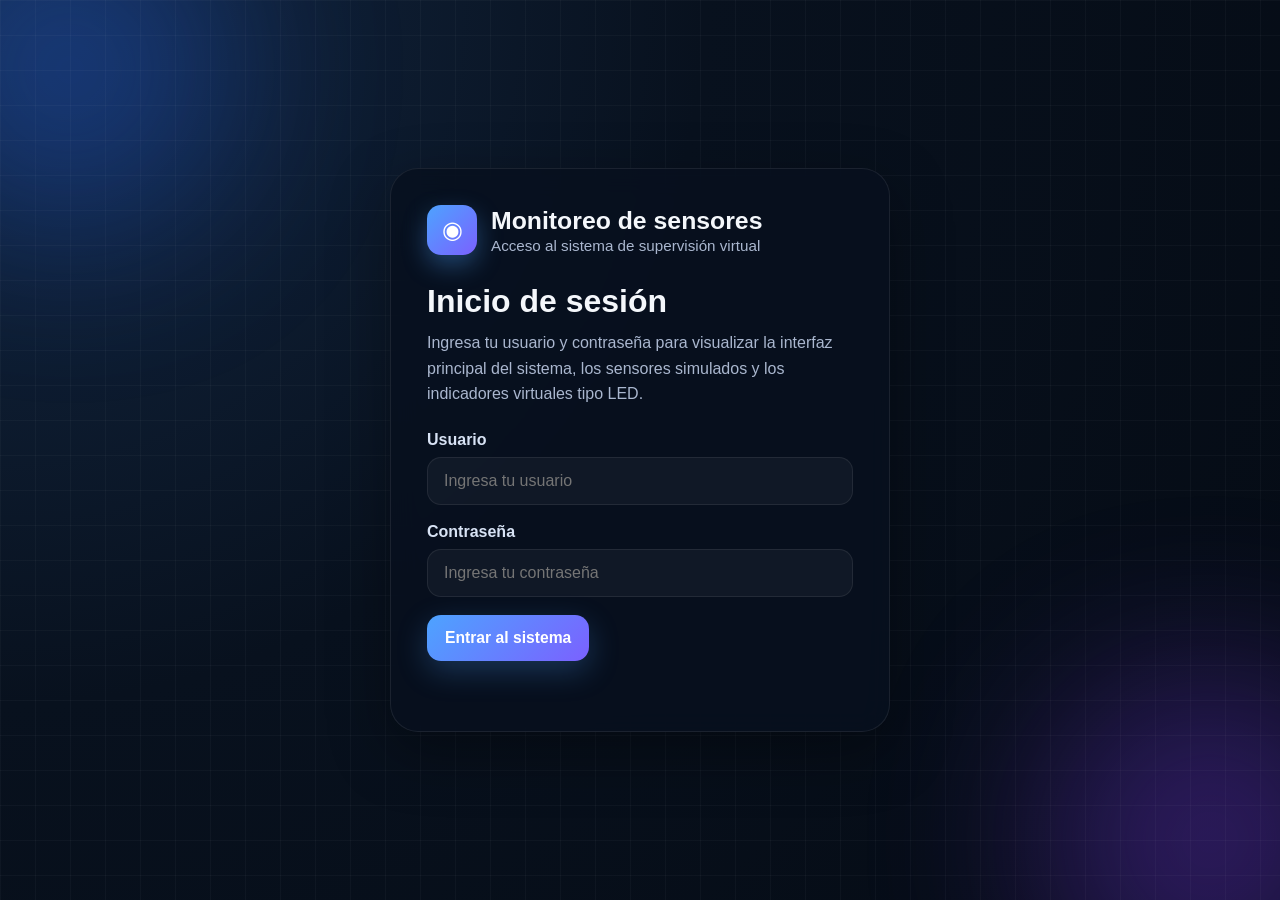
==== monitoreo_sensores/index.html @ 0b949d43 "Add files via upload" ====
<!DOCTYPE html>
<html lang="es">
<head>
  <meta charset="UTF-8">
  <meta name="viewport" content="width=device-width, initial-scale=1.0">
  <title>Monitoreo de sensores</title>
  <link rel="stylesheet" href="style.css">
</head>
<body>

  <!-- Fondo decorativo -->
  <div class="bg-shape shape-1"></div>
  <div class="bg-shape shape-2"></div>
  <div class="bg-grid"></div>

  <!-- =========================
       PANTALLA DE LOGIN
  ========================== -->
  <section id="loginSection" class="screen active">
    <div class="login-card">
      <div class="brand-box">
        <div class="brand-icon">◉</div>
        <div>
          <h1>Monitoreo de sensores</h1>
          <p>Acceso al sistema de supervisión virtual</p>
        </div>
      </div>

      <h2>Inicio de sesión</h2>
      <p class="login-text">
        Ingresa tu usuario y contraseña para visualizar la interfaz principal del sistema,
        los sensores simulados y los indicadores virtuales tipo LED.
      </p>

      <div class="input-group">
        <label for="usuario">Usuario</label>
        <input type="text" id="usuario" placeholder="Ingresa tu usuario">
      </div>

      <div class="input-group">
        <label for="contrasena">Contraseña</label>
        <input type="password" id="contrasena" placeholder="Ingresa tu contraseña">
      </div>

      <button id="btnLogin" class="btn btn-primary">Entrar al sistema</button>
      <p id="mensajeLogin" class="mensaje-login"></p>
    </div>
  </section>

  <!-- =========================
       INTERFAZ PRINCIPAL
  ========================== -->
  <section id="dashboardSection" class="screen">
    <header class="topbar">
      <div class="brand-box">
        <div class="brand-icon">◉</div>
        <div>
          <h1>Monitoreo de sensores</h1>
          <p>Panel principal de monitoreo con sensores simulados y LEDs virtuales</p>
        </div>
      </div>

      <div class="topbar-right">
        <div class="time-box">
          <span>Última actualización</span>
          <strong id="horaActual">--:--:--</strong>
        </div>
        <button id="btnLogout" class="btn btn-outline">Cerrar sesión</button>
      </div>
    </header>

    <main class="dashboard">
      <!-- Panel principal -->
      <section class="panel panel-main">
        <div class="panel-header">
          <h2>Área de monitoreo</h2>
          <span class="status-live">Sistema activo</span>
        </div>

        <div class="cards-grid">

          <!-- SENSOR 1: HUMEDAD -->
          <article class="sensor-card">
            <div class="card-top">
              <h3>Sensor de humedad</h3>
              <span class="badge">Obligatorio</span>
            </div>

            <div class="sensor-value">
              <span id="humedadValor">45</span><small>%</small>
            </div>

            <div class="control-box">
              <label for="humedadRange">Modificar humedad</label>
              <input type="range" id="humedadRange" min="0" max="100" value="45">
            </div>

            <div class="control-box">
              <label for="humedadInput">Valor manual</label>
              <input type="number" id="humedadInput" min="0" max="100" value="45">
            </div>

            <div class="led-info">
              <div class="led led-off" id="ledHumedad"></div>
              <div>
                <p class="led-title">LED de humedad</p>
                <p id="estadoHumedad" class="led-state">Estado: Estable</p>
              </div>
            </div>
          </article>

          <!-- SENSOR 2: TEMPERATURA -->
          <article class="sensor-card">
            <div class="card-top">
              <h3>Sensor de temperatura</h3>
              <span class="badge secondary">Adicional</span>
            </div>

            <div class="sensor-value">
              <span id="temperaturaValor">24</span><small>°C</small>
            </div>

            <div class="control-box">
              <label for="temperaturaRange">Modificar temperatura</label>
              <input type="range" id="temperaturaRange" min="0" max="50" value="24">
            </div>

            <div class="control-box">
              <label for="temperaturaInput">Valor manual</label>
              <input type="number" id="temperaturaInput" min="0" max="50" value="24">
            </div>

            <div class="led-info">
              <div class="led led-off" id="ledTemperatura"></div>
              <div>
                <p class="led-title">LED de temperatura</p>
                <p id="estadoTemperatura" class="led-state">Estado: Normal</p>
              </div>
            </div>
          </article>

          <!-- SENSOR 3: LUZ -->
          <article class="sensor-card">
            <div class="card-top">
              <h3>Sensor de luz ambiental</h3>
              <span class="badge secondary">Adicional</span>
            </div>

            <div class="sensor-value">
              <span id="luzValor">60</span><small>%</small>
            </div>

            <div class="control-box">
              <label for="luzRange">Modificar luz ambiental</label>
              <input type="range" id="luzRange" min="0" max="100" value="60">
            </div>

            <div class="control-box">
              <label for="luzInput">Valor manual</label>
              <input type="number" id="luzInput" min="0" max="100" value="60">
            </div>

            <div class="led-info">
              <div class="led led-off" id="ledLuz"></div>
              <div>
                <p class="led-title">LED de luz ambiental</p>
                <p id="estadoLuz" class="led-state">Estado: Adecuado</p>
              </div>
            </div>
          </article>

          <!-- SENSOR 4: NIVEL DE AGUA -->
          <article class="sensor-card">
            <div class="card-top">
              <h3>Sensor de nivel de agua del tanque</h3>
              <span class="badge secondary">Adicional</span>
            </div>

            <div class="sensor-value">
              <span id="nivelValor">70</span><small>%</small>
            </div>

            <div class="control-box">
              <label for="nivelRange">Modificar nivel de agua del tanque</label>
              <input type="range" id="nivelRange" min="0" max="100" value="70">
            </div>

            <div class="control-box">
              <label for="nivelInput">Valor manual</label>
              <input type="number" id="nivelInput" min="0" max="100" value="70">
            </div>

            <div class="led-info">
              <div class="led led-off" id="ledNivel"></div>
              <div>
                <p class="led-title">LED de nivel de agua</p>
                <p id="estadoNivel" class="led-state">Estado: Correcto</p>
              </div>
            </div>
          </article>

          <!-- SENSOR 5: PROXIMIDAD -->
          <article class="sensor-card">
            <div class="card-top">
              <h3>Sensor de proximidad de objeto</h3>
              <span class="badge secondary">Adicional</span>
            </div>

            <div class="sensor-value">
              <span id="proximidadValor">40</span><small>cm</small>
            </div>

            <div class="control-box">
              <label for="proximidadRange">Modificar proximidad</label>
              <input type="range" id="proximidadRange" min="0" max="100" value="40">
            </div>

            <div class="control-box">
              <label for="proximidadInput">Valor manual</label>
              <input type="number" id="proximidadInput" min="0" max="100" value="40">
            </div>

            <div class="led-info">
              <div class="led led-off" id="ledProximidad"></div>
              <div>
                <p class="led-title">LED de proximidad</p>
                <p id="estadoProximidad" class="led-state">Estado: Distancia segura</p>
              </div>
            </div>
          </article>
        </div>

        <div class="action-row">
          <button id="btnAleatorio" class="btn btn-primary">Generar valores aleatorios</button>
          <button id="btnReset" class="btn btn-secondary">Restablecer valores</button>
        </div>
      </section>

      <!-- Panel lateral -->
      <aside class="panel panel-side">
        <div class="panel-header">
          <h2>Resumen del sistema</h2>
        </div>

        <div class="summary-card">
          <p class="summary-label">Resumen del sistema</p>
          <h3 id="estadoGeneral">Operación normal</h3>
          <p id="descripcionGeneral" class="summary-text">
            Todos los sensores se encuentran en rangos adecuados y el sistema opera correctamente.
          </p>
        </div>

        <!-- NUEVAS TARJETAS DE RESUMEN -->
        <div class="stats-grid">
          <div class="stat-card">
            <span id="totalSensores" class="stat-number">5</span>
            <p class="stat-label">Total sensores</p>
          </div>

          <div class="stat-card">
            <span id="totalNormales" class="stat-number">5</span>
            <p class="stat-label">Normales</p>
          </div>

          <div class="stat-card">
            <span id="totalAdvertencia" class="stat-number">0</span>
            <p class="stat-label">Advertencia</p>
          </div>

          <div class="stat-card">
            <span id="totalCriticos" class="stat-number">0</span>
            <p class="stat-label">Críticos</p>
          </div>
        </div>

        <div class="legend-card">
          <h3>Lógica visual de LEDs</h3>

          <div class="legend-item">
            <span class="mini-led red"></span>
            <p><strong>Rojo:</strong> condición crítica</p>
          </div>

          <div class="legend-item">
            <span class="mini-led yellow"></span>
            <p><strong>Amarillo:</strong> advertencia</p>
          </div>

          <div class="legend-item">
            <span class="mini-led green"></span>
            <p><strong>Verde:</strong> condición estable</p>
          </div>
        </div>

        <div class="logic-card">
          <h3>Condiciones aplicadas</h3>
          <ul>
            <li><strong>Humedad:</strong> ≤ 8% rojo, 9% a 20% amarillo, > 20% verde.</li>
            <li><strong>Temperatura:</strong> &lt; 10°C rojo, 10°C a 17°C amarillo, 18°C a 28°C verde, 29°C a 35°C amarillo, &gt; 35°C rojo.</li>
            <li><strong>Luz ambiental:</strong> ≤ 20% rojo, 21% a 50% amarillo, > 50% verde.</li>
            <li><strong>Nivel de agua del tanque:</strong> ≤ 20% rojo, 21% a 50% amarillo, > 50% verde.</li>
            <li><strong>Proximidad de objeto:</strong> ≤ 10 cm rojo, 11 cm a 25 cm amarillo, > 25 cm verde.</li>
          </ul>
        </div>
      </aside>
    </main>
  </section>

  <script src="script.js"></script>
</body>
</html>
---- monitoreo_sensores/style.css ----
/* =========================
   REINICIO GENERAL
========================= */
* {
  margin: 0;
  padding: 0;
  box-sizing: border-box;
}

/* =========================
   VARIABLES DE COLOR
========================= */
:root {
  --bg-main: #07111f;
  --bg-card: rgba(16, 27, 46, 0.78);
  --line: rgba(255, 255, 255, 0.08);
  --text: #f4f7fb;
  --text-soft: #aab7cf;
  --primary: #4da3ff;
  --primary-2: #7b61ff;
  --success: #22c55e;
  --warning: #facc15;
  --danger: #ef4444;
  --shadow: 0 20px 60px rgba(0, 0, 0, 0.35);
}

/* =========================
   CUERPO
========================= */
body {
  min-height: 100vh;
  font-family: Arial, Helvetica, sans-serif;
  color: var(--text);
  background: radial-gradient(circle at top left, #132844 0%, #08111e 45%, #050b14 100%);
  overflow-x: hidden;
  position: relative;
}

/* =========================
   FONDO DECORATIVO
========================= */
.bg-shape {
  position: fixed;
  border-radius: 50%;
  filter: blur(90px);
  z-index: 0;
  opacity: 0.35;
}

.shape-1 {
  width: 320px;
  height: 320px;
  background: #2563eb;
  top: -90px;
  left: -90px;
}

.shape-2 {
  width: 340px;
  height: 340px;
  background: #7c3aed;
  bottom: -110px;
  right: -100px;
}

.bg-grid {
  position: fixed;
  inset: 0;
  background-image:
    linear-gradient(rgba(255,255,255,0.03) 1px, transparent 1px),
    linear-gradient(90deg, rgba(255,255,255,0.03) 1px, transparent 1px);
  background-size: 35px 35px;
  z-index: 0;
}

/* =========================
   PANTALLAS
========================= */
.screen {
  display: none;
  position: relative;
  z-index: 1;
}

.screen.active {
  display: block;
}

/* =========================
   LOGIN
========================= */
#loginSection {
  min-height: 100vh;
  align-items: center;
  justify-content: center;
  padding: 30px;
}

#loginSection.active {
  display: flex;
}

.login-card {
  width: 100%;
  max-width: 500px;
  background: rgba(8, 16, 30, 0.84);
  border: 1px solid var(--line);
  border-radius: 28px;
  padding: 36px;
  box-shadow: var(--shadow);
  backdrop-filter: blur(14px);
}

.brand-box {
  display: flex;
  align-items: center;
  gap: 14px;
  margin-bottom: 28px;
}

.brand-icon {
  width: 50px;
  height: 50px;
  border-radius: 14px;
  background: linear-gradient(135deg, var(--primary), var(--primary-2));
  display: flex;
  align-items: center;
  justify-content: center;
  color: white;
  font-size: 24px;
  box-shadow: 0 10px 25px rgba(77, 163, 255, 0.35);
}

.brand-box h1 {
  font-size: 1.55rem;
  margin-bottom: 2px;
}

.brand-box p {
  color: var(--text-soft);
  font-size: 0.95rem;
}

.login-card h2 {
  font-size: 2rem;
  margin-bottom: 10px;
}

.login-text {
  color: var(--text-soft);
  margin-bottom: 24px;
  line-height: 1.6;
}

.input-group {
  margin-bottom: 18px;
}

.input-group label {
  display: block;
  margin-bottom: 8px;
  font-weight: bold;
  color: #d8e3f5;
}

.input-group input {
  width: 100%;
  padding: 14px 16px;
  border-radius: 14px;
  border: 1px solid var(--line);
  background: rgba(255,255,255,0.04);
  color: white;
  outline: none;
  font-size: 1rem;
}

.input-group input:focus {
  border-color: rgba(77, 163, 255, 0.7);
  box-shadow: 0 0 0 4px rgba(77, 163, 255, 0.12);
}

.mensaje-login {
  margin-top: 14px;
  min-height: 20px;
  font-weight: bold;
}

/* =========================
   BOTONES
========================= */
.btn {
  border: none;
  cursor: pointer;
  border-radius: 14px;
  padding: 14px 18px;
  font-size: 0.98rem;
  font-weight: bold;
  transition: 0.25s ease;
}

.btn:hover {
  transform: translateY(-2px);
}

.btn-primary {
  color: white;
  background: linear-gradient(135deg, var(--primary), var(--primary-2));
  box-shadow: 0 10px 30px rgba(77, 163, 255, 0.25);
}

.btn-secondary {
  color: white;
  background: rgba(255,255,255,0.08);
  border: 1px solid var(--line);
}

.btn-outline {
  color: white;
  background: transparent;
  border: 1px solid rgba(255,255,255,0.16);
}

/* =========================
   DASHBOARD
========================= */
#dashboardSection {
  min-height: 100vh;
  padding: 26px;
}

.topbar {
  display: flex;
  justify-content: space-between;
  align-items: center;
  gap: 20px;
  margin-bottom: 26px;
  background: rgba(10, 18, 33, 0.72);
  border: 1px solid var(--line);
  border-radius: 24px;
  padding: 20px 24px;
  backdrop-filter: blur(12px);
  box-shadow: var(--shadow);
}

.topbar-right {
  display: flex;
  align-items: center;
  gap: 14px;
}

.time-box {
  background: rgba(255,255,255,0.04);
  border: 1px solid var(--line);
  border-radius: 16px;
  padding: 12px 16px;
  text-align: right;
}

.time-box span {
  display: block;
  color: var(--text-soft);
  font-size: 0.82rem;
  margin-bottom: 4px;
}

.dashboard {
  display: grid;
  grid-template-columns: 2fr 1fr;
  gap: 24px;
}

.panel {
  background: rgba(16, 27, 46, 0.78);
  border: 1px solid var(--line);
  border-radius: 24px;
  padding: 24px;
  backdrop-filter: blur(12px);
  box-shadow: var(--shadow);
}

.panel-header {
  display: flex;
  justify-content: space-between;
  align-items: center;
  margin-bottom: 22px;
}

.panel-header h2 {
  font-size: 1.4rem;
}

.status-live {
  padding: 8px 12px;
  border-radius: 999px;
  background: rgba(34, 197, 94, 0.12);
  color: #85f5a7;
  border: 1px solid rgba(34, 197, 94, 0.3);
  font-size: 0.85rem;
  font-weight: bold;
}

/* =========================
   TARJETAS DE SENSORES
========================= */
.cards-grid {
  display: grid;
  grid-template-columns: repeat(auto-fit, minmax(260px, 1fr));
  gap: 20px;
}

.sensor-card,
.summary-card,
.legend-card,
.logic-card,
.stat-card {
  background: rgba(255,255,255,0.04);
  border: 1px solid var(--line);
  border-radius: 20px;
  padding: 20px;
}

.card-top {
  display: flex;
  justify-content: space-between;
  align-items: center;
  margin-bottom: 18px;
  gap: 8px;
}

.card-top h3 {
  font-size: 1.05rem;
  line-height: 1.35;
}

.badge {
  padding: 6px 10px;
  border-radius: 999px;
  background: rgba(77,163,255,0.14);
  border: 1px solid rgba(77,163,255,0.35);
  color: #a9d0ff;
  font-size: 0.78rem;
  white-space: nowrap;
}

.badge.secondary {
  background: rgba(123,97,255,0.14);
  border: 1px solid rgba(123,97,255,0.35);
  color: #c9bbff;
}

.sensor-value {
  font-size: 3rem;
  font-weight: bold;
  margin-bottom: 18px;
}

.sensor-value small {
  font-size: 1.2rem;
  color: var(--text-soft);
  margin-left: 4px;
}

.control-box {
  margin-bottom: 14px;
}

.control-box label {
  display: block;
  margin-bottom: 8px;
  color: #d8e3f5;
  font-weight: bold;
  font-size: 0.92rem;
}

.control-box input[type="range"] {
  width: 100%;
  accent-color: #6ea8ff;
}

.control-box input[type="number"] {
  width: 100%;
  padding: 12px 14px;
  border-radius: 14px;
  border: 1px solid var(--line);
  background: rgba(255,255,255,0.05);
  color: white;
  font-size: 1rem;
}

.control-box input[type="number"]:focus {
  outline: none;
  border-color: rgba(77, 163, 255, 0.7);
  box-shadow: 0 0 0 4px rgba(77, 163, 255, 0.12);
}

.led-info {
  margin-top: 18px;
  display: flex;
  align-items: center;
  gap: 14px;
  padding: 15px;
  background: rgba(255,255,255,0.03);
  border-radius: 18px;
  border: 1px solid var(--line);
}

.led-title {
  font-weight: bold;
  margin-bottom: 4px;
}

.led-state {
  color: var(--text-soft);
  font-size: 0.94rem;
  line-height: 1.4;
}

/* =========================
   LEDS
========================= */
.led {
  width: 28px;
  height: 28px;
  border-radius: 50%;
  background: #444;
  box-shadow: inset 0 0 8px rgba(0,0,0,0.5);
}

.led-green {
  background: #22c55e;
  box-shadow: 0 0 16px #22c55e, 0 0 28px rgba(34, 197, 94, 0.8);
}

.led-yellow {
  background: #facc15;
  box-shadow: 0 0 16px #facc15, 0 0 28px rgba(250, 204, 21, 0.8);
}

.led-red {
  background: #ef4444;
  box-shadow: 0 0 16px #ef4444, 0 0 28px rgba(239, 68, 68, 0.8);
}

.led-off {
  background: #4b5563;
  box-shadow: none;
}

/* =========================
   BOTONES DE ACCIÓN
========================= */
.action-row {
  display: flex;
  gap: 14px;
  margin-top: 22px;
  flex-wrap: wrap;
}

/* =========================
   PANEL DERECHO
========================= */
.panel-side {
  display: flex;
  flex-direction: column;
  gap: 18px;
}

.summary-label {
  color: var(--text-soft);
  font-size: 0.92rem;
  margin-bottom: 8px;
  text-transform: uppercase;
  letter-spacing: 1px;
}

.summary-card h3 {
  font-size: 1.9rem;
  margin-bottom: 10px;
}

.summary-text {
  color: var(--text-soft);
  line-height: 1.55;
}

/* =========================
   TARJETAS DE RESUMEN
========================= */
.stats-grid {
  display: grid;
  grid-template-columns: 1fr 1fr;
  gap: 14px;
}

.stat-card {
  min-height: 110px;
  display: flex;
  flex-direction: column;
  justify-content: center;
  background: rgba(255,255,255,0.05);
}

.stat-number {
  font-size: 2.2rem;
  font-weight: bold;
  color: #f4f7fb;
  margin-bottom: 8px;
}

.stat-label {
  color: #9db4da;
  font-size: 0.95rem;
}

/* =========================
   LEYENDA Y LÓGICA
========================= */
.legend-card h3,
.logic-card h3 {
  margin-bottom: 14px;
}

.legend-item {
  display: flex;
  align-items: center;
  gap: 12px;
  margin-bottom: 12px;
}

.mini-led {
  width: 14px;
  height: 14px;
  border-radius: 50%;
  display: inline-block;
}

.mini-led.red {
  background: #ef4444;
  box-shadow: 0 0 10px #ef4444;
}

.mini-led.yellow {
  background: #facc15;
  box-shadow: 0 0 10px #facc15;
}

.mini-led.green {
  background: #22c55e;
  box-shadow: 0 0 10px #22c55e;
}

.logic-card ul {
  padding-left: 20px;
  line-height: 1.7;
  color: var(--text-soft);
}

/* =========================
   RESPONSIVE
========================= */
@media (max-width: 1100px) {
  .dashboard {
    grid-template-columns: 1fr;
  }
}

@media (max-width: 780px) {
  .topbar {
    flex-direction: column;
    align-items: flex-start;
  }

  .topbar-right {
    width: 100%;
    flex-direction: column;
    align-items: stretch;
  }

  .time-box {
    text-align: left;
  }

  .login-card {
    padding: 28px;
  }

  .sensor-value {
    font-size: 2.5rem;
  }

  .stats-grid {
    grid-template-columns: 1fr;
  }
}
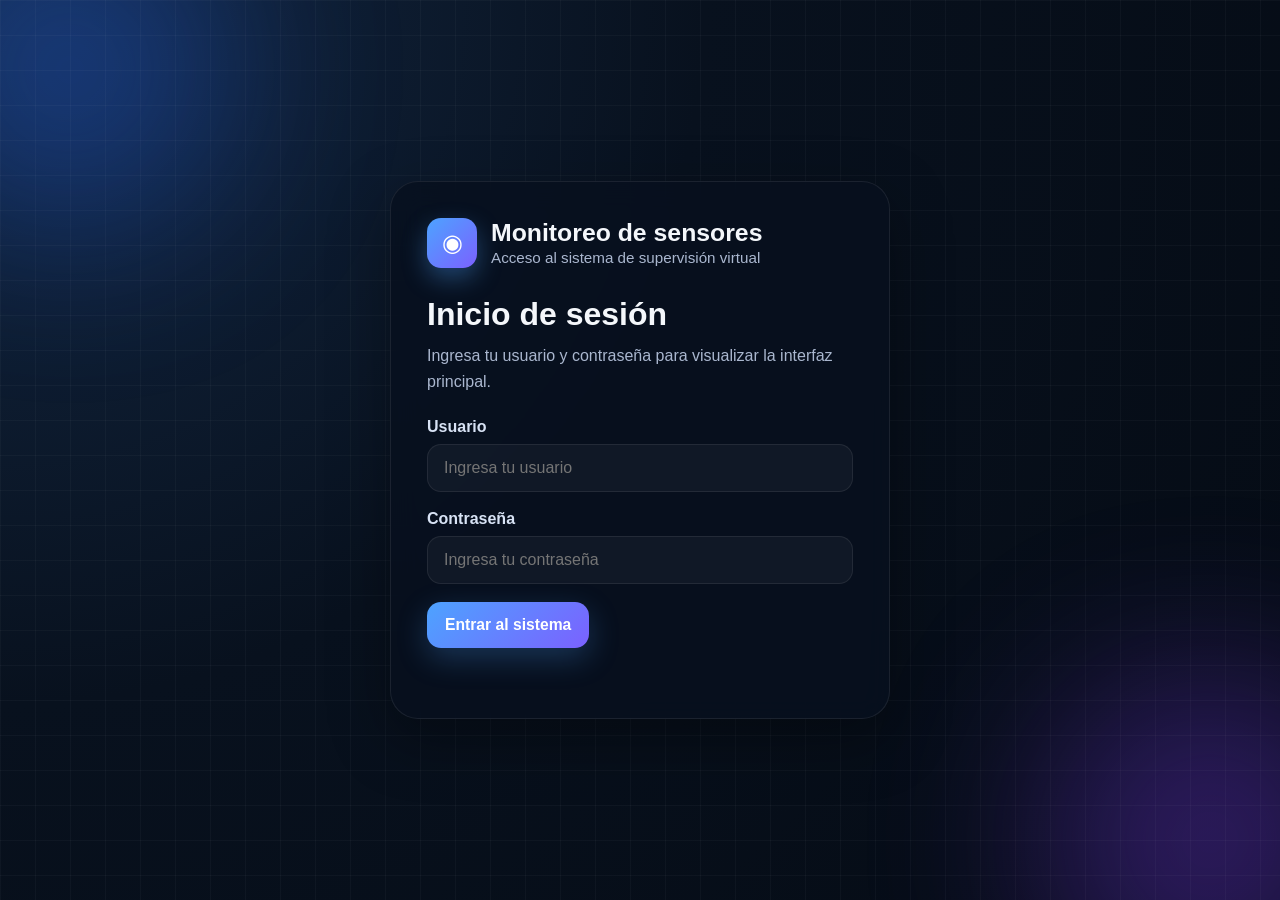
==== commit 4014e1b1: "index.html" ====
--- a/monitoreo_sensores/index.html
+++ b/monitoreo_sensores/index.html
@@ -1,9 +1,12 @@
 <!DOCTYPE html>
 <html lang="es">
 <head>
+  <!-- Configuración básica de la página -->
   <meta charset="UTF-8">
   <meta name="viewport" content="width=device-width, initial-scale=1.0">
   <title>Monitoreo de sensores</title>
+
+  <!-- Enlace al archivo de estilos -->
   <link rel="stylesheet" href="style.css">
 </head>
 <body>
@@ -18,6 +21,8 @@
   ========================== -->
   <section id="loginSection" class="screen active">
     <div class="login-card">
+
+      <!-- Encabezado del login -->
       <div class="brand-box">
         <div class="brand-icon">◉</div>
         <div>
@@ -28,220 +33,82 @@
 
       <h2>Inicio de sesión</h2>
       <p class="login-text">
-        Ingresa tu usuario y contraseña para visualizar la interfaz principal del sistema,
-        los sensores simulados y los indicadores virtuales tipo LED.
+        Ingresa tu usuario y contraseña para visualizar la interfaz principal.
       </p>
 
+      <!-- Campo de usuario -->
       <div class="input-group">
         <label for="usuario">Usuario</label>
         <input type="text" id="usuario" placeholder="Ingresa tu usuario">
       </div>
 
+      <!-- Campo de contraseña -->
       <div class="input-group">
         <label for="contrasena">Contraseña</label>
         <input type="password" id="contrasena" placeholder="Ingresa tu contraseña">
       </div>
 
+      <!-- Botón para entrar -->
       <button id="btnLogin" class="btn btn-primary">Entrar al sistema</button>
+
+      <!-- Mensaje de error o acceso correcto -->
       <p id="mensajeLogin" class="mensaje-login"></p>
     </div>
   </section>
 
   <!-- =========================
-       INTERFAZ PRINCIPAL
+       PANTALLA PRINCIPAL
   ========================== -->
   <section id="dashboardSection" class="screen">
+
+    <!-- Barra superior -->
     <header class="topbar">
       <div class="brand-box">
         <div class="brand-icon">◉</div>
         <div>
           <h1>Monitoreo de sensores</h1>
-          <p>Panel principal de monitoreo con sensores simulados y LEDs virtuales</p>
+          <p>Panel principal con sensores simulados y LEDs virtuales</p>
         </div>
       </div>
 
       <div class="topbar-right">
+        <!-- Hora de última actualización -->
         <div class="time-box">
           <span>Última actualización</span>
           <strong id="horaActual">--:--:--</strong>
         </div>
+
+        <!-- Botón para cerrar sesión -->
         <button id="btnLogout" class="btn btn-outline">Cerrar sesión</button>
       </div>
     </header>
 
     <main class="dashboard">
-      <!-- Panel principal -->
-      <section class="panel panel-main">
+
+      <!-- Panel principal de sensores -->
+      <section class="panel">
         <div class="panel-header">
           <h2>Área de monitoreo</h2>
           <span class="status-live">Sistema activo</span>
         </div>
 
-        <div class="cards-grid">
+        <!-- Aquí JavaScript genera automáticamente las tarjetas -->
+        <div id="cardsGrid" class="cards-grid"></div>
 
-          <!-- SENSOR 1: HUMEDAD -->
-          <article class="sensor-card">
-            <div class="card-top">
-              <h3>Sensor de humedad</h3>
-              <span class="badge">Obligatorio</span>
-            </div>
-
-            <div class="sensor-value">
-              <span id="humedadValor">45</span><small>%</small>
-            </div>
-
-            <div class="control-box">
-              <label for="humedadRange">Modificar humedad</label>
-              <input type="range" id="humedadRange" min="0" max="100" value="45">
-            </div>
-
-            <div class="control-box">
-              <label for="humedadInput">Valor manual</label>
-              <input type="number" id="humedadInput" min="0" max="100" value="45">
-            </div>
-
-            <div class="led-info">
-              <div class="led led-off" id="ledHumedad"></div>
-              <div>
-                <p class="led-title">LED de humedad</p>
-                <p id="estadoHumedad" class="led-state">Estado: Estable</p>
-              </div>
-            </div>
-          </article>
-
-          <!-- SENSOR 2: TEMPERATURA -->
-          <article class="sensor-card">
-            <div class="card-top">
-              <h3>Sensor de temperatura</h3>
-              <span class="badge secondary">Adicional</span>
-            </div>
-
-            <div class="sensor-value">
-              <span id="temperaturaValor">24</span><small>°C</small>
-            </div>
-
-            <div class="control-box">
-              <label for="temperaturaRange">Modificar temperatura</label>
-              <input type="range" id="temperaturaRange" min="0" max="50" value="24">
-            </div>
-
-            <div class="control-box">
-              <label for="temperaturaInput">Valor manual</label>
-              <input type="number" id="temperaturaInput" min="0" max="50" value="24">
-            </div>
-
-            <div class="led-info">
-              <div class="led led-off" id="ledTemperatura"></div>
-              <div>
-                <p class="led-title">LED de temperatura</p>
-                <p id="estadoTemperatura" class="led-state">Estado: Normal</p>
-              </div>
-            </div>
-          </article>
-
-          <!-- SENSOR 3: LUZ -->
-          <article class="sensor-card">
-            <div class="card-top">
-              <h3>Sensor de luz ambiental</h3>
-              <span class="badge secondary">Adicional</span>
-            </div>
-
-            <div class="sensor-value">
-              <span id="luzValor">60</span><small>%</small>
-            </div>
-
-            <div class="control-box">
-              <label for="luzRange">Modificar luz ambiental</label>
-              <input type="range" id="luzRange" min="0" max="100" value="60">
-            </div>
-
-            <div class="control-box">
-              <label for="luzInput">Valor manual</label>
-              <input type="number" id="luzInput" min="0" max="100" value="60">
-            </div>
-
-            <div class="led-info">
-              <div class="led led-off" id="ledLuz"></div>
-              <div>
-                <p class="led-title">LED de luz ambiental</p>
-                <p id="estadoLuz" class="led-state">Estado: Adecuado</p>
-              </div>
-            </div>
-          </article>
-
-          <!-- SENSOR 4: NIVEL DE AGUA -->
-          <article class="sensor-card">
-            <div class="card-top">
-              <h3>Sensor de nivel de agua del tanque</h3>
-              <span class="badge secondary">Adicional</span>
-            </div>
-
-            <div class="sensor-value">
-              <span id="nivelValor">70</span><small>%</small>
-            </div>
-
-            <div class="control-box">
-              <label for="nivelRange">Modificar nivel de agua del tanque</label>
-              <input type="range" id="nivelRange" min="0" max="100" value="70">
-            </div>
-
-            <div class="control-box">
-              <label for="nivelInput">Valor manual</label>
-              <input type="number" id="nivelInput" min="0" max="100" value="70">
-            </div>
-
-            <div class="led-info">
-              <div class="led led-off" id="ledNivel"></div>
-              <div>
-                <p class="led-title">LED de nivel de agua</p>
-                <p id="estadoNivel" class="led-state">Estado: Correcto</p>
-              </div>
-            </div>
-          </article>
-
-          <!-- SENSOR 5: PROXIMIDAD -->
-          <article class="sensor-card">
-            <div class="card-top">
-              <h3>Sensor de proximidad de objeto</h3>
-              <span class="badge secondary">Adicional</span>
-            </div>
-
-            <div class="sensor-value">
-              <span id="proximidadValor">40</span><small>cm</small>
-            </div>
-
-            <div class="control-box">
-              <label for="proximidadRange">Modificar proximidad</label>
-              <input type="range" id="proximidadRange" min="0" max="100" value="40">
-            </div>
-
-            <div class="control-box">
-              <label for="proximidadInput">Valor manual</label>
-              <input type="number" id="proximidadInput" min="0" max="100" value="40">
-            </div>
-
-            <div class="led-info">
-              <div class="led led-off" id="ledProximidad"></div>
-              <div>
-                <p class="led-title">LED de proximidad</p>
-                <p id="estadoProximidad" class="led-state">Estado: Distancia segura</p>
-              </div>
-            </div>
-          </article>
-        </div>
-
+        <!-- Botones de acción -->
         <div class="action-row">
           <button id="btnAleatorio" class="btn btn-primary">Generar valores aleatorios</button>
           <button id="btnReset" class="btn btn-secondary">Restablecer valores</button>
         </div>
       </section>
 
-      <!-- Panel lateral -->
+      <!-- Panel derecho con resumen -->
       <aside class="panel panel-side">
         <div class="panel-header">
           <h2>Resumen del sistema</h2>
         </div>
 
+        <!-- Estado general -->
         <div class="summary-card">
           <p class="summary-label">Resumen del sistema</p>
           <h3 id="estadoGeneral">Operación normal</h3>
@@ -250,7 +117,7 @@
           </p>
         </div>
 
-        <!-- NUEVAS TARJETAS DE RESUMEN -->
+        <!-- Tarjetas de resumen -->
         <div class="stats-grid">
           <div class="stat-card">
             <span id="totalSensores" class="stat-number">5</span>
@@ -273,39 +140,24 @@
           </div>
         </div>
 
+        <!-- Leyenda de colores -->
         <div class="legend-card">
           <h3>Lógica visual de LEDs</h3>
-
-          <div class="legend-item">
-            <span class="mini-led red"></span>
-            <p><strong>Rojo:</strong> condición crítica</p>
-          </div>
-
-          <div class="legend-item">
-            <span class="mini-led yellow"></span>
-            <p><strong>Amarillo:</strong> advertencia</p>
-          </div>
-
-          <div class="legend-item">
-            <span class="mini-led green"></span>
-            <p><strong>Verde:</strong> condición estable</p>
-          </div>
+          <div class="legend-item"><span class="mini-led red"></span><p><strong>Rojo:</strong> condición crítica</p></div>
+          <div class="legend-item"><span class="mini-led yellow"></span><p><strong>Amarillo:</strong> advertencia</p></div>
+          <div class="legend-item"><span class="mini-led green"></span><p><strong>Verde:</strong> condición estable</p></div>
         </div>
 
+        <!-- Reglas de cada sensor -->
         <div class="logic-card">
           <h3>Condiciones aplicadas</h3>
-          <ul>
-            <li><strong>Humedad:</strong> ≤ 8% rojo, 9% a 20% amarillo, > 20% verde.</li>
-            <li><strong>Temperatura:</strong> &lt; 10°C rojo, 10°C a 17°C amarillo, 18°C a 28°C verde, 29°C a 35°C amarillo, &gt; 35°C rojo.</li>
-            <li><strong>Luz ambiental:</strong> ≤ 20% rojo, 21% a 50% amarillo, > 50% verde.</li>
-            <li><strong>Nivel de agua del tanque:</strong> ≤ 20% rojo, 21% a 50% amarillo, > 50% verde.</li>
-            <li><strong>Proximidad de objeto:</strong> ≤ 10 cm rojo, 11 cm a 25 cm amarillo, > 25 cm verde.</li>
-          </ul>
+          <ul id="logicList"></ul>
         </div>
       </aside>
     </main>
   </section>
 
+  <!-- Enlace al archivo JavaScript -->
   <script src="script.js"></script>
 </body>
 </html>
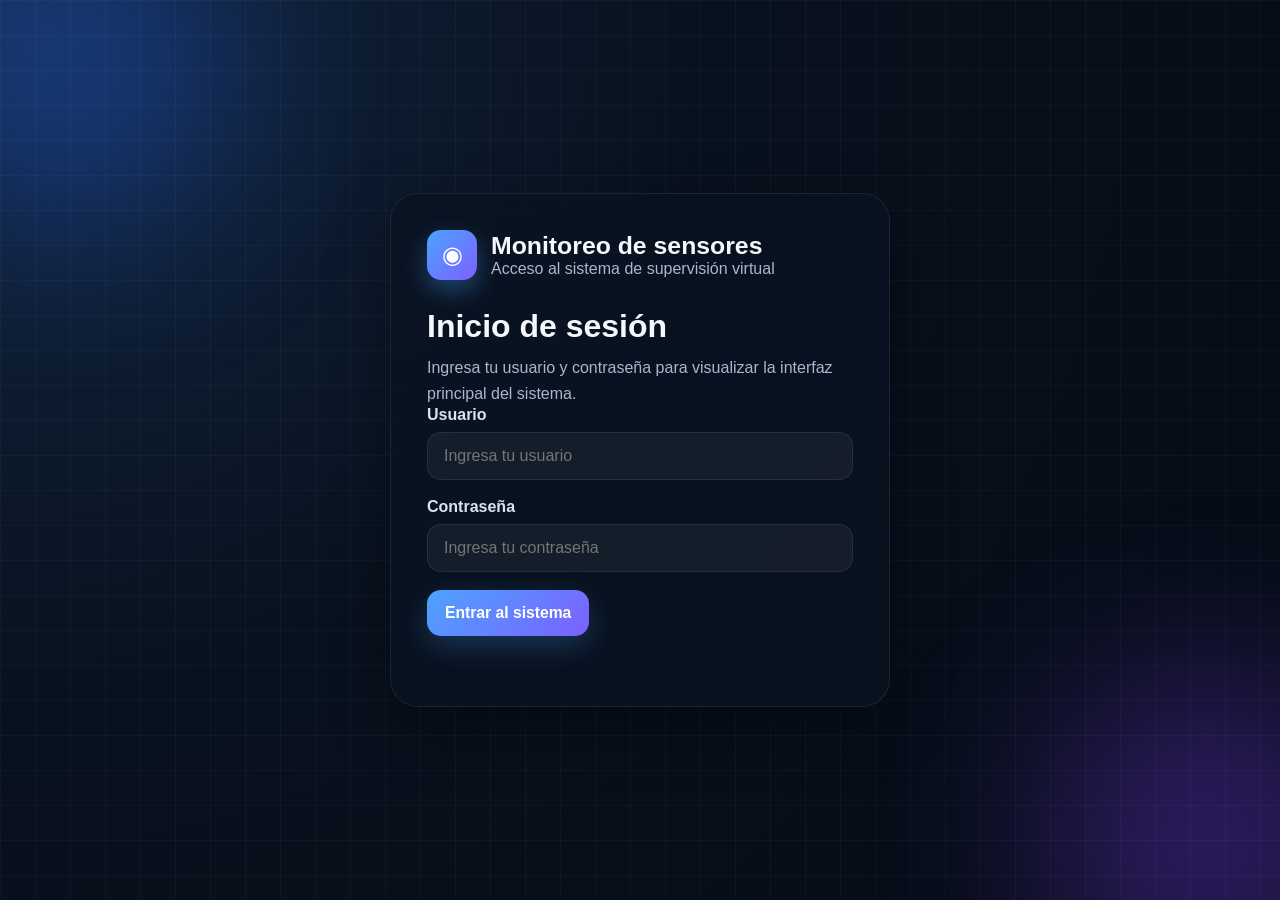
==== commit 8324cbd4: "index.html" ====
--- a/monitoreo_sensores/index.html
+++ b/monitoreo_sensores/index.html
@@ -1,12 +1,12 @@
 <!DOCTYPE html>
 <html lang="es">
 <head>
-  <!-- Configuración básica de la página -->
+  <!-- Configuración básica -->
   <meta charset="UTF-8">
   <meta name="viewport" content="width=device-width, initial-scale=1.0">
   <title>Monitoreo de sensores</title>
 
-  <!-- Enlace al archivo de estilos -->
+  <!-- Archivo de estilos -->
   <link rel="stylesheet" href="style.css">
 </head>
 <body>
@@ -22,7 +22,7 @@
   <section id="loginSection" class="screen active">
     <div class="login-card">
 
-      <!-- Encabezado del login -->
+      <!-- Encabezado -->
       <div class="brand-box">
         <div class="brand-icon">◉</div>
         <div>
@@ -33,25 +33,25 @@
 
       <h2>Inicio de sesión</h2>
       <p class="login-text">
-        Ingresa tu usuario y contraseña para visualizar la interfaz principal.
+        Ingresa tu usuario y contraseña para visualizar la interfaz principal del sistema.
       </p>
 
-      <!-- Campo de usuario -->
+      <!-- Campo usuario -->
       <div class="input-group">
         <label for="usuario">Usuario</label>
         <input type="text" id="usuario" placeholder="Ingresa tu usuario">
       </div>
 
-      <!-- Campo de contraseña -->
+      <!-- Campo contraseña -->
       <div class="input-group">
         <label for="contrasena">Contraseña</label>
         <input type="password" id="contrasena" placeholder="Ingresa tu contraseña">
       </div>
 
-      <!-- Botón para entrar -->
+      <!-- Botón login -->
       <button id="btnLogin" class="btn btn-primary">Entrar al sistema</button>
 
-      <!-- Mensaje de error o acceso correcto -->
+      <!-- Mensaje de acceso -->
       <p id="mensajeLogin" class="mensaje-login"></p>
     </div>
   </section>
@@ -60,8 +60,6 @@
        PANTALLA PRINCIPAL
   ========================== -->
   <section id="dashboardSection" class="screen">
-
-    <!-- Barra superior -->
     <header class="topbar">
       <div class="brand-box">
         <div class="brand-icon">◉</div>
@@ -72,43 +70,38 @@
       </div>
 
       <div class="topbar-right">
-        <!-- Hora de última actualización -->
         <div class="time-box">
           <span>Última actualización</span>
           <strong id="horaActual">--:--:--</strong>
         </div>
 
-        <!-- Botón para cerrar sesión -->
         <button id="btnLogout" class="btn btn-outline">Cerrar sesión</button>
       </div>
     </header>
 
     <main class="dashboard">
-
-      <!-- Panel principal de sensores -->
+      <!-- Panel principal -->
       <section class="panel">
         <div class="panel-header">
           <h2>Área de monitoreo</h2>
           <span class="status-live">Sistema activo</span>
         </div>
 
-        <!-- Aquí JavaScript genera automáticamente las tarjetas -->
+        <!-- Aquí JavaScript crea las tarjetas -->
         <div id="cardsGrid" class="cards-grid"></div>
 
-        <!-- Botones de acción -->
         <div class="action-row">
           <button id="btnAleatorio" class="btn btn-primary">Generar valores aleatorios</button>
           <button id="btnReset" class="btn btn-secondary">Restablecer valores</button>
         </div>
       </section>
 
-      <!-- Panel derecho con resumen -->
+      <!-- Panel lateral -->
       <aside class="panel panel-side">
         <div class="panel-header">
           <h2>Resumen del sistema</h2>
         </div>
 
-        <!-- Estado general -->
         <div class="summary-card">
           <p class="summary-label">Resumen del sistema</p>
           <h3 id="estadoGeneral">Operación normal</h3>
@@ -117,7 +110,6 @@
           </p>
         </div>
 
-        <!-- Tarjetas de resumen -->
         <div class="stats-grid">
           <div class="stat-card">
             <span id="totalSensores" class="stat-number">5</span>
@@ -140,7 +132,6 @@
           </div>
         </div>
 
-        <!-- Leyenda de colores -->
         <div class="legend-card">
           <h3>Lógica visual de LEDs</h3>
           <div class="legend-item"><span class="mini-led red"></span><p><strong>Rojo:</strong> condición crítica</p></div>
@@ -148,7 +139,6 @@
           <div class="legend-item"><span class="mini-led green"></span><p><strong>Verde:</strong> condición estable</p></div>
         </div>
 
-        <!-- Reglas de cada sensor -->
         <div class="logic-card">
           <h3>Condiciones aplicadas</h3>
           <ul id="logicList"></ul>
@@ -157,7 +147,7 @@
     </main>
   </section>
 
-  <!-- Enlace al archivo JavaScript -->
+  <!-- Archivo JavaScript -->
   <script src="script.js"></script>
 </body>
 </html>
--- a/monitoreo_sensores/style.css
+++ b/monitoreo_sensores/style.css
@@ -1,594 +1,519 @@
 /* =========================
    REINICIO GENERAL
 ========================= */
-* {
-  margin: 0;
-  padding: 0;
-  box-sizing: border-box;
+*{
+  margin:0;
+  padding:0;
+  box-sizing:border-box;
 }
 
 /* =========================
    VARIABLES DE COLOR
 ========================= */
-:root {
-  --bg-main: #07111f;
-  --bg-card: rgba(16, 27, 46, 0.78);
-  --line: rgba(255, 255, 255, 0.08);
-  --text: #f4f7fb;
-  --text-soft: #aab7cf;
-  --primary: #4da3ff;
-  --primary-2: #7b61ff;
-  --success: #22c55e;
-  --warning: #facc15;
-  --danger: #ef4444;
-  --shadow: 0 20px 60px rgba(0, 0, 0, 0.35);
+:root{
+  --line:rgba(255,255,255,.08);
+  --text:#f4f7fb;
+  --soft:#aab7cf;
+  --p1:#4da3ff;
+  --p2:#7b61ff;
+  --ok:#22c55e;
+  --warn:#facc15;
+  --bad:#ef4444;
+  --shadow:0 20px 60px rgba(0,0,0,.35);
 }
 
 /* =========================
    CUERPO
 ========================= */
-body {
-  min-height: 100vh;
-  font-family: Arial, Helvetica, sans-serif;
-  color: var(--text);
-  background: radial-gradient(circle at top left, #132844 0%, #08111e 45%, #050b14 100%);
-  overflow-x: hidden;
-  position: relative;
+body{
+  min-height:100vh;
+  font-family:Arial,Helvetica,sans-serif;
+  color:var(--text);
+  background:radial-gradient(circle at top left,#132844 0%,#08111e 45%,#050b14 100%);
+  overflow-x:hidden;
+  position:relative;
 }
 
 /* =========================
    FONDO DECORATIVO
 ========================= */
-.bg-shape {
-  position: fixed;
-  border-radius: 50%;
-  filter: blur(90px);
-  z-index: 0;
-  opacity: 0.35;
-}
-
-.shape-1 {
-  width: 320px;
-  height: 320px;
-  background: #2563eb;
-  top: -90px;
-  left: -90px;
-}
-
-.shape-2 {
-  width: 340px;
-  height: 340px;
-  background: #7c3aed;
-  bottom: -110px;
-  right: -100px;
-}
-
-.bg-grid {
-  position: fixed;
-  inset: 0;
+.bg-shape,.bg-grid{
+  position:fixed;
+  z-index:0;
+}
+
+.bg-shape{
+  border-radius:50%;
+  filter:blur(90px);
+  opacity:.35;
+}
+
+.shape-1{
+  width:320px;
+  height:320px;
+  background:#2563eb;
+  top:-90px;
+  left:-90px;
+}
+
+.shape-2{
+  width:340px;
+  height:340px;
+  background:#7c3aed;
+  right:-100px;
+  bottom:-110px;
+}
+
+.bg-grid{
+  inset:0;
   background-image:
-    linear-gradient(rgba(255,255,255,0.03) 1px, transparent 1px),
-    linear-gradient(90deg, rgba(255,255,255,0.03) 1px, transparent 1px);
-  background-size: 35px 35px;
-  z-index: 0;
+    linear-gradient(rgba(255,255,255,.03) 1px,transparent 1px),
+    linear-gradient(90deg,rgba(255,255,255,.03) 1px,transparent 1px);
+  background-size:35px 35px;
 }
 
 /* =========================
    PANTALLAS
 ========================= */
-.screen {
-  display: none;
-  position: relative;
-  z-index: 1;
-}
-
-.screen.active {
-  display: block;
+.screen{
+  display:none;
+  position:relative;
+  z-index:1;
+}
+
+.screen.active{
+  display:block;
 }
 
 /* =========================
    LOGIN
 ========================= */
-#loginSection {
-  min-height: 100vh;
-  align-items: center;
-  justify-content: center;
-  padding: 30px;
-}
-
-#loginSection.active {
-  display: flex;
-}
-
-.login-card {
-  width: 100%;
-  max-width: 500px;
-  background: rgba(8, 16, 30, 0.84);
-  border: 1px solid var(--line);
-  border-radius: 28px;
-  padding: 36px;
-  box-shadow: var(--shadow);
-  backdrop-filter: blur(14px);
-}
-
-.brand-box {
-  display: flex;
-  align-items: center;
-  gap: 14px;
-  margin-bottom: 28px;
-}
-
-.brand-icon {
-  width: 50px;
-  height: 50px;
-  border-radius: 14px;
-  background: linear-gradient(135deg, var(--primary), var(--primary-2));
-  display: flex;
-  align-items: center;
-  justify-content: center;
-  color: white;
-  font-size: 24px;
-  box-shadow: 0 10px 25px rgba(77, 163, 255, 0.35);
-}
-
-.brand-box h1 {
-  font-size: 1.55rem;
-  margin-bottom: 2px;
-}
-
-.brand-box p {
-  color: var(--text-soft);
-  font-size: 0.95rem;
-}
-
-.login-card h2 {
-  font-size: 2rem;
-  margin-bottom: 10px;
-}
-
-.login-text {
-  color: var(--text-soft);
-  margin-bottom: 24px;
-  line-height: 1.6;
-}
-
-.input-group {
-  margin-bottom: 18px;
-}
-
-.input-group label {
-  display: block;
-  margin-bottom: 8px;
-  font-weight: bold;
-  color: #d8e3f5;
-}
-
-.input-group input {
-  width: 100%;
-  padding: 14px 16px;
-  border-radius: 14px;
-  border: 1px solid var(--line);
-  background: rgba(255,255,255,0.04);
-  color: white;
-  outline: none;
-  font-size: 1rem;
-}
-
-.input-group input:focus {
-  border-color: rgba(77, 163, 255, 0.7);
-  box-shadow: 0 0 0 4px rgba(77, 163, 255, 0.12);
-}
-
-.mensaje-login {
-  margin-top: 14px;
-  min-height: 20px;
-  font-weight: bold;
+#loginSection.active{
+  display:flex;
+  min-height:100vh;
+  align-items:center;
+  justify-content:center;
+  padding:30px;
+}
+
+/* =========================
+   DASHBOARD
+========================= */
+#dashboardSection{
+  min-height:100vh;
+  padding:26px;
+}
+
+/* =========================
+   TARJETAS PRINCIPALES
+========================= */
+.login-card,.topbar,.panel{
+  background:rgba(10,18,33,.78);
+  border:1px solid var(--line);
+  border-radius:24px;
+  box-shadow:var(--shadow);
+  backdrop-filter:blur(12px);
+}
+
+.login-card{
+  width:100%;
+  max-width:500px;
+  padding:36px;
+  border-radius:28px;
+}
+
+.topbar{
+  display:flex;
+  justify-content:space-between;
+  align-items:center;
+  gap:20px;
+  margin-bottom:26px;
+  padding:20px 24px;
+}
+
+.panel{
+  padding:24px;
+}
+
+/* =========================
+   CAJAS FLEX
+========================= */
+.brand-box,.topbar-right,.legend-item,.led-info{
+  display:flex;
+  align-items:center;
+  gap:14px;
+}
+
+.brand-box{
+  margin-bottom:28px;
+}
+
+/* =========================
+   ICONO PRINCIPAL
+========================= */
+.brand-icon{
+  width:50px;
+  height:50px;
+  border-radius:14px;
+  display:grid;
+  place-items:center;
+  font-size:24px;
+  color:#fff;
+  background:linear-gradient(135deg,var(--p1),var(--p2));
+  box-shadow:0 10px 25px rgba(77,163,255,.35);
+}
+
+.brand-box h1{
+  font-size:1.55rem;
+}
+
+.brand-box p,.login-text,.summary-text,.logic-card ul,.led-state,.stat-label{
+  color:var(--soft);
+}
+
+/* =========================
+   TEXTOS LOGIN
+========================= */
+.login-card h2{
+  font-size:2rem;
+  margin-bottom:10px;
+}
+
+.login-text,.summary-text{
+  line-height:1.6;
+}
+
+/* =========================
+   INPUTS
+========================= */
+.input-group,.control-box{
+  margin-bottom:18px;
+}
+
+.input-group label,.control-box label,.led-title{
+  display:block;
+  font-weight:bold;
+  margin-bottom:8px;
+  color:#d8e3f5;
+}
+
+.input-group input,
+.control-box input[type="number"]{
+  width:100%;
+  padding:14px 16px;
+  border-radius:14px;
+  border:1px solid var(--line);
+  background:rgba(255,255,255,.05);
+  color:#fff;
+  font-size:1rem;
+  outline:none;
+}
+
+.input-group input:focus,
+.control-box input[type="number"]:focus{
+  border-color:rgba(77,163,255,.7);
+  box-shadow:0 0 0 4px rgba(77,163,255,.12);
+}
+
+.control-box input[type="range"]{
+  width:100%;
+  accent-color:#6ea8ff;
+}
+
+.mensaje-login{
+  margin-top:14px;
+  min-height:20px;
+  font-weight:bold;
 }
 
 /* =========================
    BOTONES
 ========================= */
-.btn {
-  border: none;
-  cursor: pointer;
-  border-radius: 14px;
-  padding: 14px 18px;
-  font-size: 0.98rem;
-  font-weight: bold;
-  transition: 0.25s ease;
-}
-
-.btn:hover {
-  transform: translateY(-2px);
-}
-
-.btn-primary {
-  color: white;
-  background: linear-gradient(135deg, var(--primary), var(--primary-2));
-  box-shadow: 0 10px 30px rgba(77, 163, 255, 0.25);
-}
-
-.btn-secondary {
-  color: white;
-  background: rgba(255,255,255,0.08);
-  border: 1px solid var(--line);
-}
-
-.btn-outline {
-  color: white;
-  background: transparent;
-  border: 1px solid rgba(255,255,255,0.16);
-}
-
-/* =========================
-   DASHBOARD
-========================= */
-#dashboardSection {
-  min-height: 100vh;
-  padding: 26px;
-}
-
-.topbar {
-  display: flex;
-  justify-content: space-between;
-  align-items: center;
-  gap: 20px;
-  margin-bottom: 26px;
-  background: rgba(10, 18, 33, 0.72);
-  border: 1px solid var(--line);
-  border-radius: 24px;
-  padding: 20px 24px;
-  backdrop-filter: blur(12px);
-  box-shadow: var(--shadow);
-}
-
-.topbar-right {
-  display: flex;
-  align-items: center;
-  gap: 14px;
-}
-
-.time-box {
-  background: rgba(255,255,255,0.04);
-  border: 1px solid var(--line);
-  border-radius: 16px;
-  padding: 12px 16px;
-  text-align: right;
-}
-
-.time-box span {
-  display: block;
-  color: var(--text-soft);
-  font-size: 0.82rem;
-  margin-bottom: 4px;
-}
-
-.dashboard {
-  display: grid;
-  grid-template-columns: 2fr 1fr;
-  gap: 24px;
-}
-
-.panel {
-  background: rgba(16, 27, 46, 0.78);
-  border: 1px solid var(--line);
-  border-radius: 24px;
-  padding: 24px;
-  backdrop-filter: blur(12px);
-  box-shadow: var(--shadow);
-}
-
-.panel-header {
-  display: flex;
-  justify-content: space-between;
-  align-items: center;
-  margin-bottom: 22px;
-}
-
-.panel-header h2 {
-  font-size: 1.4rem;
-}
-
-.status-live {
-  padding: 8px 12px;
-  border-radius: 999px;
-  background: rgba(34, 197, 94, 0.12);
-  color: #85f5a7;
-  border: 1px solid rgba(34, 197, 94, 0.3);
-  font-size: 0.85rem;
-  font-weight: bold;
+.btn{
+  border:0;
+  cursor:pointer;
+  padding:14px 18px;
+  border-radius:14px;
+  font-size:.98rem;
+  font-weight:bold;
+  transition:.25s;
+}
+
+.btn:hover{
+  transform:translateY(-2px);
+}
+
+.btn-primary{
+  color:#fff;
+  background:linear-gradient(135deg,var(--p1),var(--p2));
+  box-shadow:0 10px 30px rgba(77,163,255,.25);
+}
+
+.btn-secondary{
+  color:#fff;
+  background:rgba(255,255,255,.08);
+  border:1px solid var(--line);
+}
+
+.btn-outline{
+  color:#fff;
+  background:transparent;
+  border:1px solid rgba(255,255,255,.16);
+}
+
+/* =========================
+   CAJA DE HORA
+========================= */
+.time-box{
+  padding:12px 16px;
+  text-align:right;
+  border:1px solid var(--line);
+  border-radius:16px;
+  background:rgba(255,255,255,.04);
+}
+
+.time-box span{
+  display:block;
+  font-size:.82rem;
+  color:var(--soft);
+  margin-bottom:4px;
+}
+
+/* =========================
+   ESTRUCTURA PRINCIPAL
+========================= */
+.dashboard{
+  display:grid;
+  grid-template-columns:2fr 1fr;
+  gap:24px;
+}
+
+.panel-header,.card-top{
+  display:flex;
+  justify-content:space-between;
+  align-items:center;
+  gap:8px;
+}
+
+.panel-header{
+  margin-bottom:22px;
+}
+
+.panel-header h2{
+  font-size:1.4rem;
+}
+
+.status-live{
+  padding:8px 12px;
+  border-radius:999px;
+  font-size:.85rem;
+  font-weight:bold;
+  color:#85f5a7;
+  background:rgba(34,197,94,.12);
+  border:1px solid rgba(34,197,94,.3);
 }
 
 /* =========================
    TARJETAS DE SENSORES
 ========================= */
-.cards-grid {
-  display: grid;
-  grid-template-columns: repeat(auto-fit, minmax(260px, 1fr));
-  gap: 20px;
-}
-
-.sensor-card,
-.summary-card,
-.legend-card,
-.logic-card,
-.stat-card {
-  background: rgba(255,255,255,0.04);
-  border: 1px solid var(--line);
-  border-radius: 20px;
-  padding: 20px;
-}
-
-.card-top {
-  display: flex;
-  justify-content: space-between;
-  align-items: center;
-  margin-bottom: 18px;
-  gap: 8px;
-}
-
-.card-top h3 {
-  font-size: 1.05rem;
-  line-height: 1.35;
-}
-
-.badge {
-  padding: 6px 10px;
-  border-radius: 999px;
-  background: rgba(77,163,255,0.14);
-  border: 1px solid rgba(77,163,255,0.35);
-  color: #a9d0ff;
-  font-size: 0.78rem;
-  white-space: nowrap;
-}
-
-.badge.secondary {
-  background: rgba(123,97,255,0.14);
-  border: 1px solid rgba(123,97,255,0.35);
-  color: #c9bbff;
-}
-
-.sensor-value {
-  font-size: 3rem;
-  font-weight: bold;
-  margin-bottom: 18px;
-}
-
-.sensor-value small {
-  font-size: 1.2rem;
-  color: var(--text-soft);
-  margin-left: 4px;
-}
-
-.control-box {
-  margin-bottom: 14px;
-}
-
-.control-box label {
-  display: block;
-  margin-bottom: 8px;
-  color: #d8e3f5;
-  font-weight: bold;
-  font-size: 0.92rem;
-}
-
-.control-box input[type="range"] {
-  width: 100%;
-  accent-color: #6ea8ff;
-}
-
-.control-box input[type="number"] {
-  width: 100%;
-  padding: 12px 14px;
-  border-radius: 14px;
-  border: 1px solid var(--line);
-  background: rgba(255,255,255,0.05);
-  color: white;
-  font-size: 1rem;
-}
-
-.control-box input[type="number"]:focus {
-  outline: none;
-  border-color: rgba(77, 163, 255, 0.7);
-  box-shadow: 0 0 0 4px rgba(77, 163, 255, 0.12);
-}
-
-.led-info {
-  margin-top: 18px;
-  display: flex;
-  align-items: center;
-  gap: 14px;
-  padding: 15px;
-  background: rgba(255,255,255,0.03);
-  border-radius: 18px;
-  border: 1px solid var(--line);
-}
-
-.led-title {
-  font-weight: bold;
-  margin-bottom: 4px;
-}
-
-.led-state {
-  color: var(--text-soft);
-  font-size: 0.94rem;
-  line-height: 1.4;
+.cards-grid{
+  display:grid;
+  grid-template-columns:repeat(auto-fit,minmax(260px,1fr));
+  gap:20px;
+}
+
+.sensor-card,.summary-card,.legend-card,.logic-card,.stat-card{
+  padding:20px;
+  border-radius:20px;
+  border:1px solid var(--line);
+  background:rgba(255,255,255,.04);
+}
+
+.card-top{
+  margin-bottom:18px;
+}
+
+.card-top h3{
+  font-size:1.05rem;
+  line-height:1.35;
+}
+
+.badge{
+  padding:6px 10px;
+  border-radius:999px;
+  font-size:.78rem;
+  white-space:nowrap;
+  color:#a9d0ff;
+  background:rgba(77,163,255,.14);
+  border:1px solid rgba(77,163,255,.35);
+}
+
+.badge.secondary{
+  color:#c9bbff;
+  background:rgba(123,97,255,.14);
+  border-color:rgba(123,97,255,.35);
+}
+
+.sensor-value{
+  font-size:3rem;
+  font-weight:bold;
+  margin-bottom:18px;
+}
+
+.sensor-value small{
+  font-size:1.2rem;
+  color:var(--soft);
+  margin-left:4px;
+}
+
+/* =========================
+   ÁREA DEL LED
+========================= */
+.led-info{
+  margin-top:18px;
+  padding:15px;
+  border-radius:18px;
+  border:1px solid var(--line);
+  background:rgba(255,255,255,.03);
+}
+
+.led-state{
+  font-size:.94rem;
+  line-height:1.4;
 }
 
 /* =========================
    LEDS
 ========================= */
-.led {
-  width: 28px;
-  height: 28px;
-  border-radius: 50%;
-  background: #444;
-  box-shadow: inset 0 0 8px rgba(0,0,0,0.5);
-}
-
-.led-green {
-  background: #22c55e;
-  box-shadow: 0 0 16px #22c55e, 0 0 28px rgba(34, 197, 94, 0.8);
-}
-
-.led-yellow {
-  background: #facc15;
-  box-shadow: 0 0 16px #facc15, 0 0 28px rgba(250, 204, 21, 0.8);
-}
-
-.led-red {
-  background: #ef4444;
-  box-shadow: 0 0 16px #ef4444, 0 0 28px rgba(239, 68, 68, 0.8);
-}
-
-.led-off {
-  background: #4b5563;
-  box-shadow: none;
+.led,.mini-led{
+  border-radius:50%;
+  display:inline-block;
+}
+
+.led{
+  width:28px;
+  height:28px;
+  background:#444;
+  box-shadow:inset 0 0 8px rgba(0,0,0,.5);
+}
+
+.led-green,.mini-led.green{
+  background:var(--ok);
+  box-shadow:0 0 16px var(--ok);
+}
+
+.led-yellow,.mini-led.yellow{
+  background:var(--warn);
+  box-shadow:0 0 16px var(--warn);
+}
+
+.led-red,.mini-led.red{
+  background:var(--bad);
+  box-shadow:0 0 16px var(--bad);
+}
+
+.led-off{
+  background:#4b5563;
+  box-shadow:none;
+}
+
+.mini-led{
+  width:14px;
+  height:14px;
 }
 
 /* =========================
    BOTONES DE ACCIÓN
 ========================= */
-.action-row {
-  display: flex;
-  gap: 14px;
-  margin-top: 22px;
-  flex-wrap: wrap;
+.action-row{
+  display:flex;
+  gap:14px;
+  margin-top:22px;
+  flex-wrap:wrap;
 }
 
 /* =========================
    PANEL DERECHO
 ========================= */
-.panel-side {
-  display: flex;
-  flex-direction: column;
-  gap: 18px;
-}
-
-.summary-label {
-  color: var(--text-soft);
-  font-size: 0.92rem;
-  margin-bottom: 8px;
-  text-transform: uppercase;
-  letter-spacing: 1px;
-}
-
-.summary-card h3 {
-  font-size: 1.9rem;
-  margin-bottom: 10px;
-}
-
-.summary-text {
-  color: var(--text-soft);
-  line-height: 1.55;
-}
-
-/* =========================
-   TARJETAS DE RESUMEN
-========================= */
-.stats-grid {
-  display: grid;
-  grid-template-columns: 1fr 1fr;
-  gap: 14px;
-}
-
-.stat-card {
-  min-height: 110px;
-  display: flex;
-  flex-direction: column;
-  justify-content: center;
-  background: rgba(255,255,255,0.05);
-}
-
-.stat-number {
-  font-size: 2.2rem;
-  font-weight: bold;
-  color: #f4f7fb;
-  margin-bottom: 8px;
-}
-
-.stat-label {
-  color: #9db4da;
-  font-size: 0.95rem;
-}
-
-/* =========================
-   LEYENDA Y LÓGICA
-========================= */
-.legend-card h3,
-.logic-card h3 {
-  margin-bottom: 14px;
-}
-
-.legend-item {
-  display: flex;
-  align-items: center;
-  gap: 12px;
-  margin-bottom: 12px;
-}
-
-.mini-led {
-  width: 14px;
-  height: 14px;
-  border-radius: 50%;
-  display: inline-block;
-}
-
-.mini-led.red {
-  background: #ef4444;
-  box-shadow: 0 0 10px #ef4444;
-}
-
-.mini-led.yellow {
-  background: #facc15;
-  box-shadow: 0 0 10px #facc15;
-}
-
-.mini-led.green {
-  background: #22c55e;
-  box-shadow: 0 0 10px #22c55e;
-}
-
-.logic-card ul {
-  padding-left: 20px;
-  line-height: 1.7;
-  color: var(--text-soft);
+.panel-side{
+  display:flex;
+  flex-direction:column;
+  gap:18px;
+}
+
+.summary-label{
+  font-size:.92rem;
+  margin-bottom:8px;
+  text-transform:uppercase;
+  letter-spacing:1px;
+}
+
+.summary-card h3{
+  font-size:1.9rem;
+  margin-bottom:10px;
+}
+
+.stats-grid{
+  display:grid;
+  grid-template-columns:1fr 1fr;
+  gap:14px;
+}
+
+.stat-card{
+  min-height:110px;
+  display:flex;
+  flex-direction:column;
+  justify-content:center;
+}
+
+.stat-number{
+  font-size:2.2rem;
+  font-weight:bold;
+  margin-bottom:8px;
+}
+
+.legend-card h3,.logic-card h3{
+  margin-bottom:14px;
+}
+
+.legend-item{
+  margin-bottom:12px;
+}
+
+.logic-card ul{
+  padding-left:20px;
+  line-height:1.7;
 }
 
 /* =========================
    RESPONSIVE
 ========================= */
-@media (max-width: 1100px) {
-  .dashboard {
-    grid-template-columns: 1fr;
+@media (max-width:1100px){
+  .dashboard{
+    grid-template-columns:1fr;
   }
 }
 
-@media (max-width: 780px) {
-  .topbar {
-    flex-direction: column;
-    align-items: flex-start;
+@media (max-width:780px){
+  .topbar,.topbar-right{
+    flex-direction:column;
+    align-items:flex-start;
   }
 
-  .topbar-right {
-    width: 100%;
-    flex-direction: column;
-    align-items: stretch;
+  .topbar-right,.time-box{
+    width:100%;
+    text-align:left;
   }
 
-  .time-box {
-    text-align: left;
+  .login-card{
+    padding:28px;
   }
 
-  .login-card {
-    padding: 28px;
+  .sensor-value{
+    font-size:2.5rem;
   }
 
-  .sensor-value {
-    font-size: 2.5rem;
+  .stats-grid{
+    grid-template-columns:1fr;
   }
-
-  .stats-grid {
-    grid-template-columns: 1fr;
-  }
-}
+}
